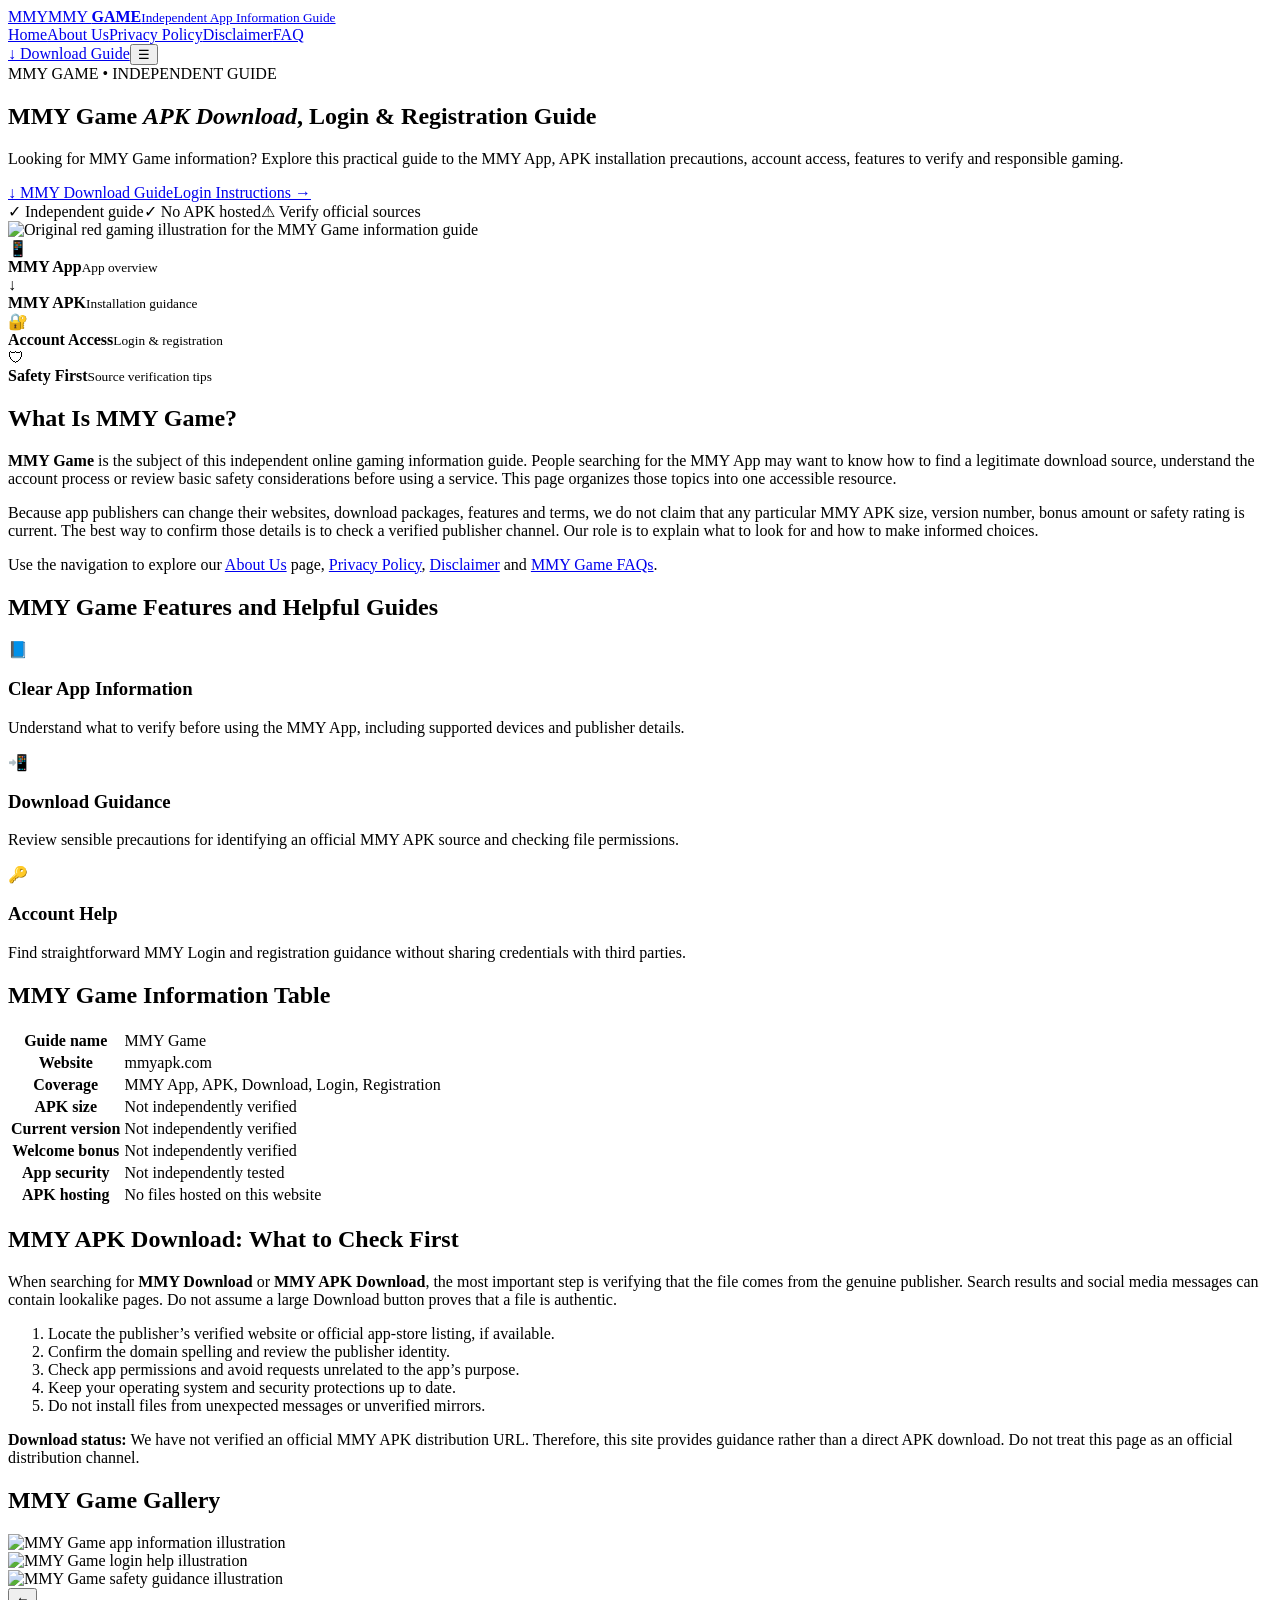
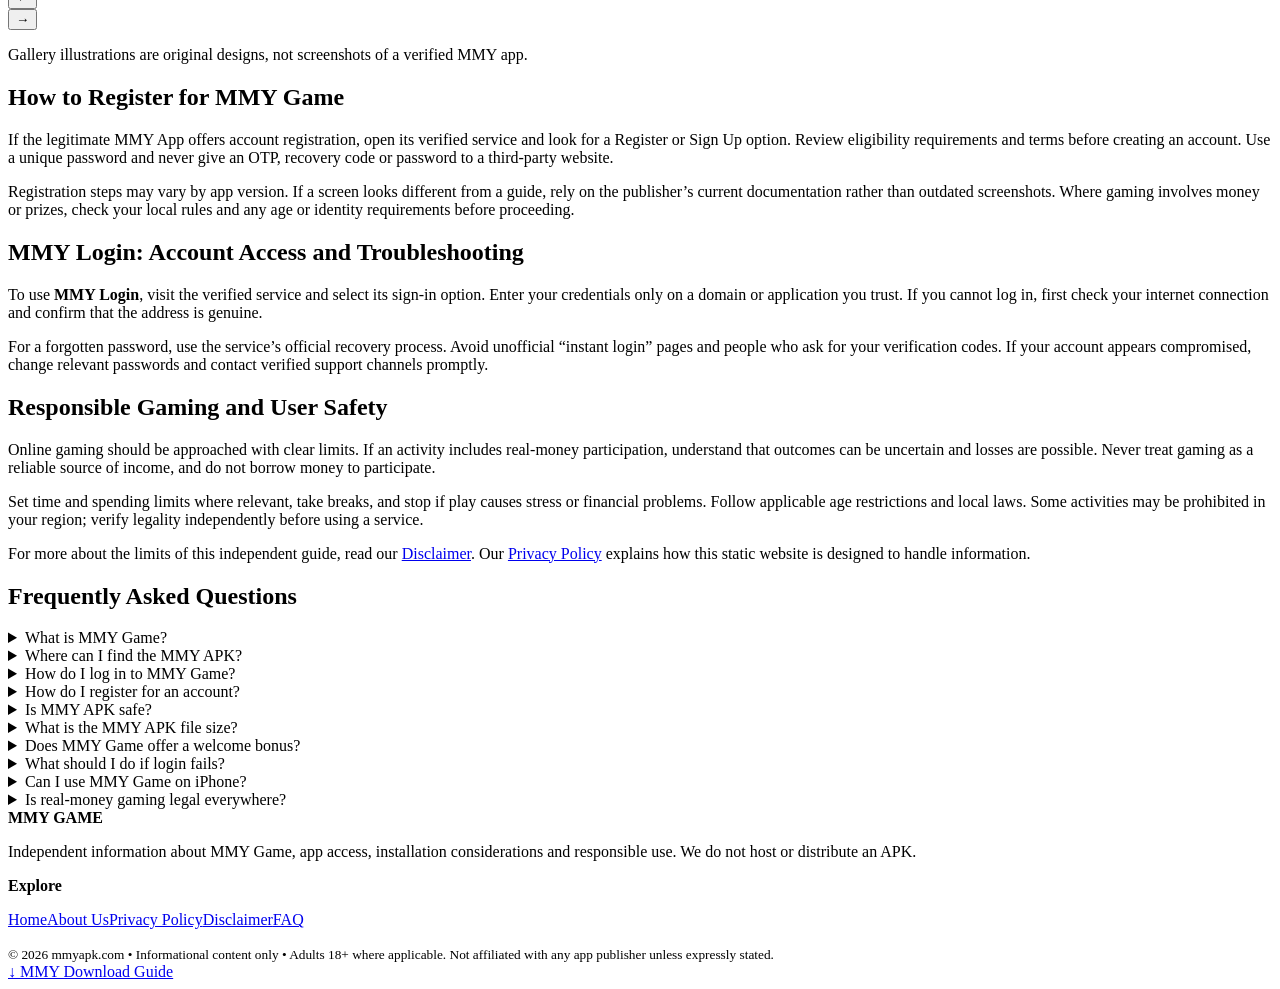
==== index.html @ 2344ce43 "Add files via upload Add MMY Game website HTML files" ====
<!doctype html><html lang="en"><head><meta charset="utf-8"><meta name="viewport" content="width=device-width,initial-scale=1"><meta name="theme-color" content="#dc1726"><title>MMY Game – APK Download, Login &amp; Registration Guide | mmyapk.com</title><meta name="description" content="Explore MMY Game app information, APK download precautions, login and registration guidance, FAQs and responsible gaming tips. Independent guide."><link rel="canonical" href="https://mmyapk.com/"><link rel="stylesheet" href="assets/style.css"><meta property="og:type" content="website"><meta property="og:title" content="MMY Game – APK Download, Login &amp; Registration Guide | mmyapk.com"><meta property="og:description" content="Explore MMY Game app information, APK download precautions, login and registration guidance, FAQs and responsible gaming tips. Independent guide."><meta property="og:url" content="https://mmyapk.com/"></head><body><header class="site-header"><div class="container header-inner"><a class="brand" href="index.html" aria-label="MMY Game homepage"><span class="brand-mark">MMY</span><span>MMY <strong>GAME</strong><small>Independent App Information Guide</small></span></a><nav class="nav" id="site-nav" aria-label="Main navigation"><a href="index.html">Home</a><a href="about.html">About Us</a><a href="privacy-policy.html">Privacy Policy</a><a href="disclaimer.html">Disclaimer</a><a href="faq.html">FAQ</a></nav><a class="btn btn-red header-cta" href="index.html#download">↓ Download Guide</a><button class="menu-btn" type="button" aria-controls="site-nav" aria-expanded="false" aria-label="Toggle navigation">☰</button></div></header><main><section class="hero"><div class="container"><div class="hero-grid"><div><span class="eyebrow">MMY GAME • INDEPENDENT GUIDE</span><h1>MMY Game <em>APK Download</em>, Login &amp; Registration Guide</h1><p class="lead">Looking for MMY Game information? Explore this practical guide to the MMY App, APK installation precautions, account access, features to verify and responsible gaming.</p><div class="hero-actions"><a class="btn btn-red" href="#download">↓ MMY Download Guide</a><a class="btn btn-outline" href="#how-to-login">Login Instructions →</a></div><div class="trust-row"><span>✓ Independent guide</span><span>✓ No APK hosted</span><span>⚠ Verify official sources</span></div></div><img class="hero-art" src="assets/hero.svg" width="900" height="720" alt="Original red gaming illustration for the MMY Game information guide"></div><div class="stats"><div class="stat"><div class="symbol">📱</div><strong>MMY App</strong><small>App overview</small></div><div class="stat"><div class="symbol">↓</div><strong>MMY APK</strong><small>Installation guidance</small></div><div class="stat"><div class="symbol">🔐</div><strong>Account Access</strong><small>Login &amp; registration</small></div><div class="stat"><div class="symbol">🛡</div><strong>Safety First</strong><small>Source verification tips</small></div></div></div></section><section class="section  anchor-target" ><div class="container content"><h2>What Is MMY Game?</h2><p><strong>MMY Game</strong> is the subject of this independent online gaming information guide. People searching for the MMY App may want to know how to find a legitimate download source, understand the account process or review basic safety considerations before using a service. This page organizes those topics into one accessible resource.</p><p>Because app publishers can change their websites, download packages, features and terms, we do not claim that any particular MMY APK size, version number, bonus amount or safety rating is current. The best way to confirm those details is to check a verified publisher channel. Our role is to explain what to look for and how to make informed choices.</p><p>Use the navigation to explore our <a href="about.html">About Us</a> page, <a href="privacy-policy.html">Privacy Policy</a>, <a href="disclaimer.html">Disclaimer</a> and <a href="faq.html">MMY Game FAQs</a>.</p></div></section><section class="section section-alt anchor-target" ><div class="container content"><h2>MMY Game Features and Helpful Guides</h2><div class="feature-grid"><article class="feature"><div class="symbol">📘</div><h3>Clear App Information</h3><p>Understand what to verify before using the MMY App, including supported devices and publisher details.</p></article><article class="feature"><div class="symbol">📲</div><h3>Download Guidance</h3><p>Review sensible precautions for identifying an official MMY APK source and checking file permissions.</p></article><article class="feature"><div class="symbol">🔑</div><h3>Account Help</h3><p>Find straightforward MMY Login and registration guidance without sharing credentials with third parties.</p></article></div></div></section><section class="section  anchor-target" ><div class="container content"><h2>MMY Game Information Table</h2><table class="info-table"><tbody><tr><th scope="row">Guide name</th><td>MMY Game</td></tr><tr><th scope="row">Website</th><td>mmyapk.com</td></tr><tr><th scope="row">Coverage</th><td>MMY App, APK, Download, Login, Registration</td></tr><tr><th scope="row">APK size</th><td>Not independently verified</td></tr><tr><th scope="row">Current version</th><td>Not independently verified</td></tr><tr><th scope="row">Welcome bonus</th><td>Not independently verified</td></tr><tr><th scope="row">App security</th><td>Not independently tested</td></tr><tr><th scope="row">APK hosting</th><td>No files hosted on this website</td></tr></tbody></table></div></section><section class="section section-alt anchor-target" id='download'><div class="container content"><h2>MMY APK Download: What to Check First</h2><p>When searching for <strong>MMY Download</strong> or <strong>MMY APK Download</strong>, the most important step is verifying that the file comes from the genuine publisher. Search results and social media messages can contain lookalike pages. Do not assume a large Download button proves that a file is authentic.</p><ol><li>Locate the publisher’s verified website or official app-store listing, if available.</li><li>Confirm the domain spelling and review the publisher identity.</li><li>Check app permissions and avoid requests unrelated to the app’s purpose.</li><li>Keep your operating system and security protections up to date.</li><li>Do not install files from unexpected messages or unverified mirrors.</li></ol><div class="callout"><strong>Download status:</strong> We have not verified an official MMY APK distribution URL. Therefore, this site provides guidance rather than a direct APK download. Do not treat this page as an official distribution channel.</div></div></section><section class="section  anchor-target" ><div class="container content"><h2>MMY Game Gallery</h2><div class="carousel" data-carousel aria-label="MMY Game informational gallery"><div class="slides"><div class="slide"><img src="assets/slide-1.svg" alt="MMY Game app information illustration" loading="lazy"></div><div class="slide"><img src="assets/slide-2.svg" alt="MMY Game login help illustration" loading="lazy"></div><div class="slide"><img src="assets/slide-3.svg" alt="MMY Game safety guidance illustration" loading="lazy"></div></div><div class="carousel-controls"><button type="button" data-prev aria-label="Previous slide">←</button><div class="dots" aria-hidden="true"></div><button type="button" data-next aria-label="Next slide">→</button></div></div><p class="note">Gallery illustrations are original designs, not screenshots of a verified MMY app.</p></div></section><section class="section  anchor-target" ><div class="container content"><h2>How to Register for MMY Game</h2><p>If the legitimate MMY App offers account registration, open its verified service and look for a Register or Sign Up option. Review eligibility requirements and terms before creating an account. Use a unique password and never give an OTP, recovery code or password to a third-party website.</p><p>Registration steps may vary by app version. If a screen looks different from a guide, rely on the publisher’s current documentation rather than outdated screenshots. Where gaming involves money or prizes, check your local rules and any age or identity requirements before proceeding.</p></div></section><section class="section section-alt anchor-target" id='how-to-login'><div class="container content"><h2>MMY Login: Account Access and Troubleshooting</h2><p>To use <strong>MMY Login</strong>, visit the verified service and select its sign-in option. Enter your credentials only on a domain or application you trust. If you cannot log in, first check your internet connection and confirm that the address is genuine.</p><p>For a forgotten password, use the service’s official recovery process. Avoid unofficial “instant login” pages and people who ask for your verification codes. If your account appears compromised, change relevant passwords and contact verified support channels promptly.</p></div></section><section class="section  anchor-target" ><div class="container content"><h2>Responsible Gaming and User Safety</h2><p>Online gaming should be approached with clear limits. If an activity includes real-money participation, understand that outcomes can be uncertain and losses are possible. Never treat gaming as a reliable source of income, and do not borrow money to participate.</p><p>Set time and spending limits where relevant, take breaks, and stop if play causes stress or financial problems. Follow applicable age restrictions and local laws. Some activities may be prohibited in your region; verify legality independently before using a service.</p><p>For more about the limits of this independent guide, read our <a href="disclaimer.html">Disclaimer</a>. Our <a href="privacy-policy.html">Privacy Policy</a> explains how this static website is designed to handle information.</p></div></section><section class="section section-alt anchor-target" id='faq'><div class="container content"><h2>Frequently Asked Questions</h2><details><summary>What is MMY Game?</summary><p>MMY Game is the app or gaming service discussed in this independent information guide. Check the publisher’s verified materials for current features and availability.</p></details><details><summary>Where can I find the MMY APK?</summary><p>Use a source you can independently verify as official. This website does not host an APK or provide an unverified download link.</p></details><details><summary>How do I log in to MMY Game?</summary><p>Open the verified app or official service, choose Login, and follow its current sign-in instructions. Never share passwords or one-time codes.</p></details><details><summary>How do I register for an account?</summary><p>Use the registration option on the verified service, review its terms and age requirements, and provide only information you are comfortable sharing.</p></details><details><summary>Is MMY APK safe?</summary><p>We have not independently tested any MMY APK. Do not assume an app is safe without verifying the publisher, source, permissions and device security checks.</p></details><details><summary>What is the MMY APK file size?</summary><p>The current file size has not been independently verified for this guide. Consult the official publisher for accurate information.</p></details><details><summary>Does MMY Game offer a welcome bonus?</summary><p>We do not publish unverified bonus amounts or promotions. Refer to the verified service terms for current offers, if any.</p></details><details><summary>What should I do if login fails?</summary><p>Check your connection, confirm you are using the legitimate service, and follow its official account recovery or support process.</p></details><details><summary>Can I use MMY Game on iPhone?</summary><p>iOS availability has not been verified. Check the publisher’s official channels and Apple App Store listing, if one exists.</p></details><details><summary>Is real-money gaming legal everywhere?</summary><p>No. Rules differ by location and can change. Check applicable local laws, age restrictions and the service terms before participating.</p></details></div></section></main><footer class="footer"><div class="container"><div class="footer-grid"><div><strong>MMY GAME</strong><p>Independent information about MMY Game, app access, installation considerations and responsible use. We do not host or distribute an APK.</p></div><div><strong>Explore</strong><p><a href="index.html">Home</a><a href="about.html">About Us</a><a href="privacy-policy.html">Privacy Policy</a><a href="disclaimer.html">Disclaimer</a><a href="faq.html">FAQ</a></p></div></div><div class="footer-bottom"><small>© 2026 mmyapk.com • Informational content only • Adults 18+ where applicable. Not affiliated with any app publisher unless expressly stated.</small></div></div></footer><div class="sticky-mobile"><a class="btn btn-red" href="index.html#download">↓ MMY Download Guide</a></div><script src="assets/script.js" defer></script></body></html>
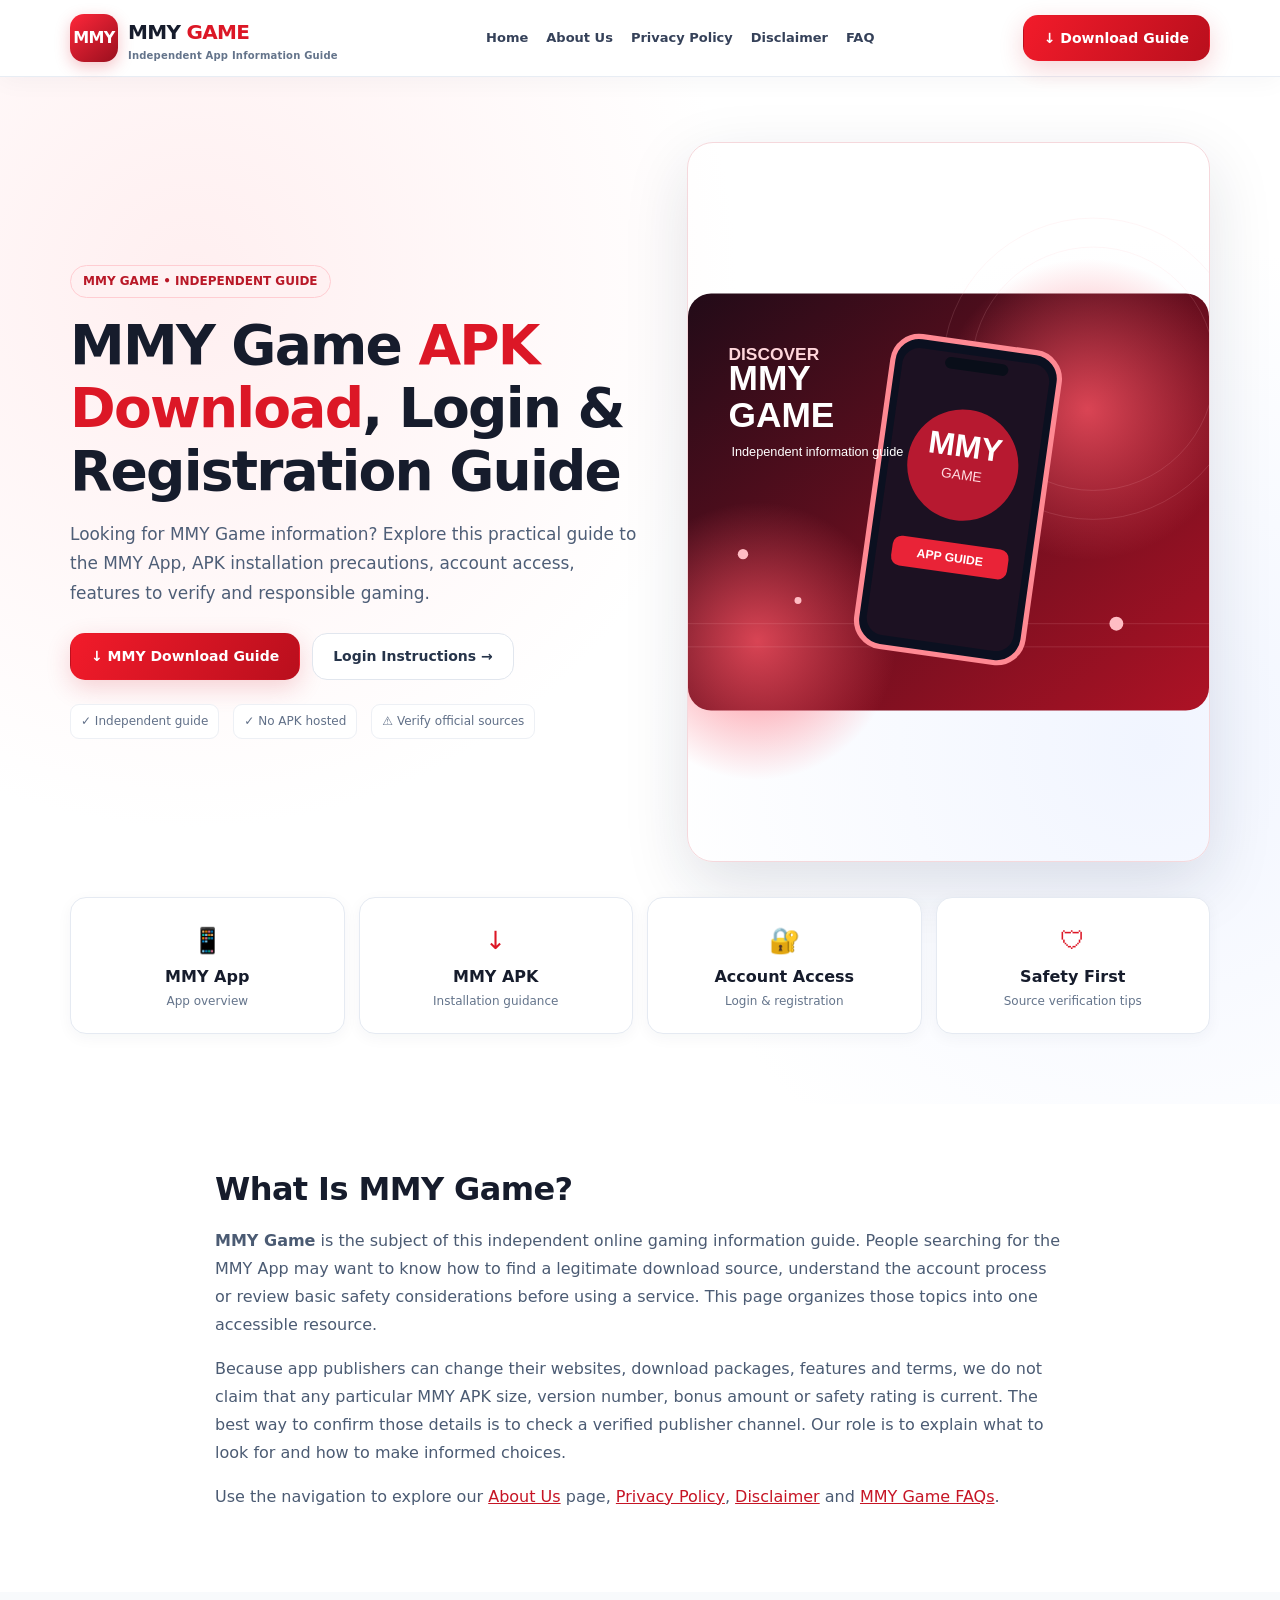
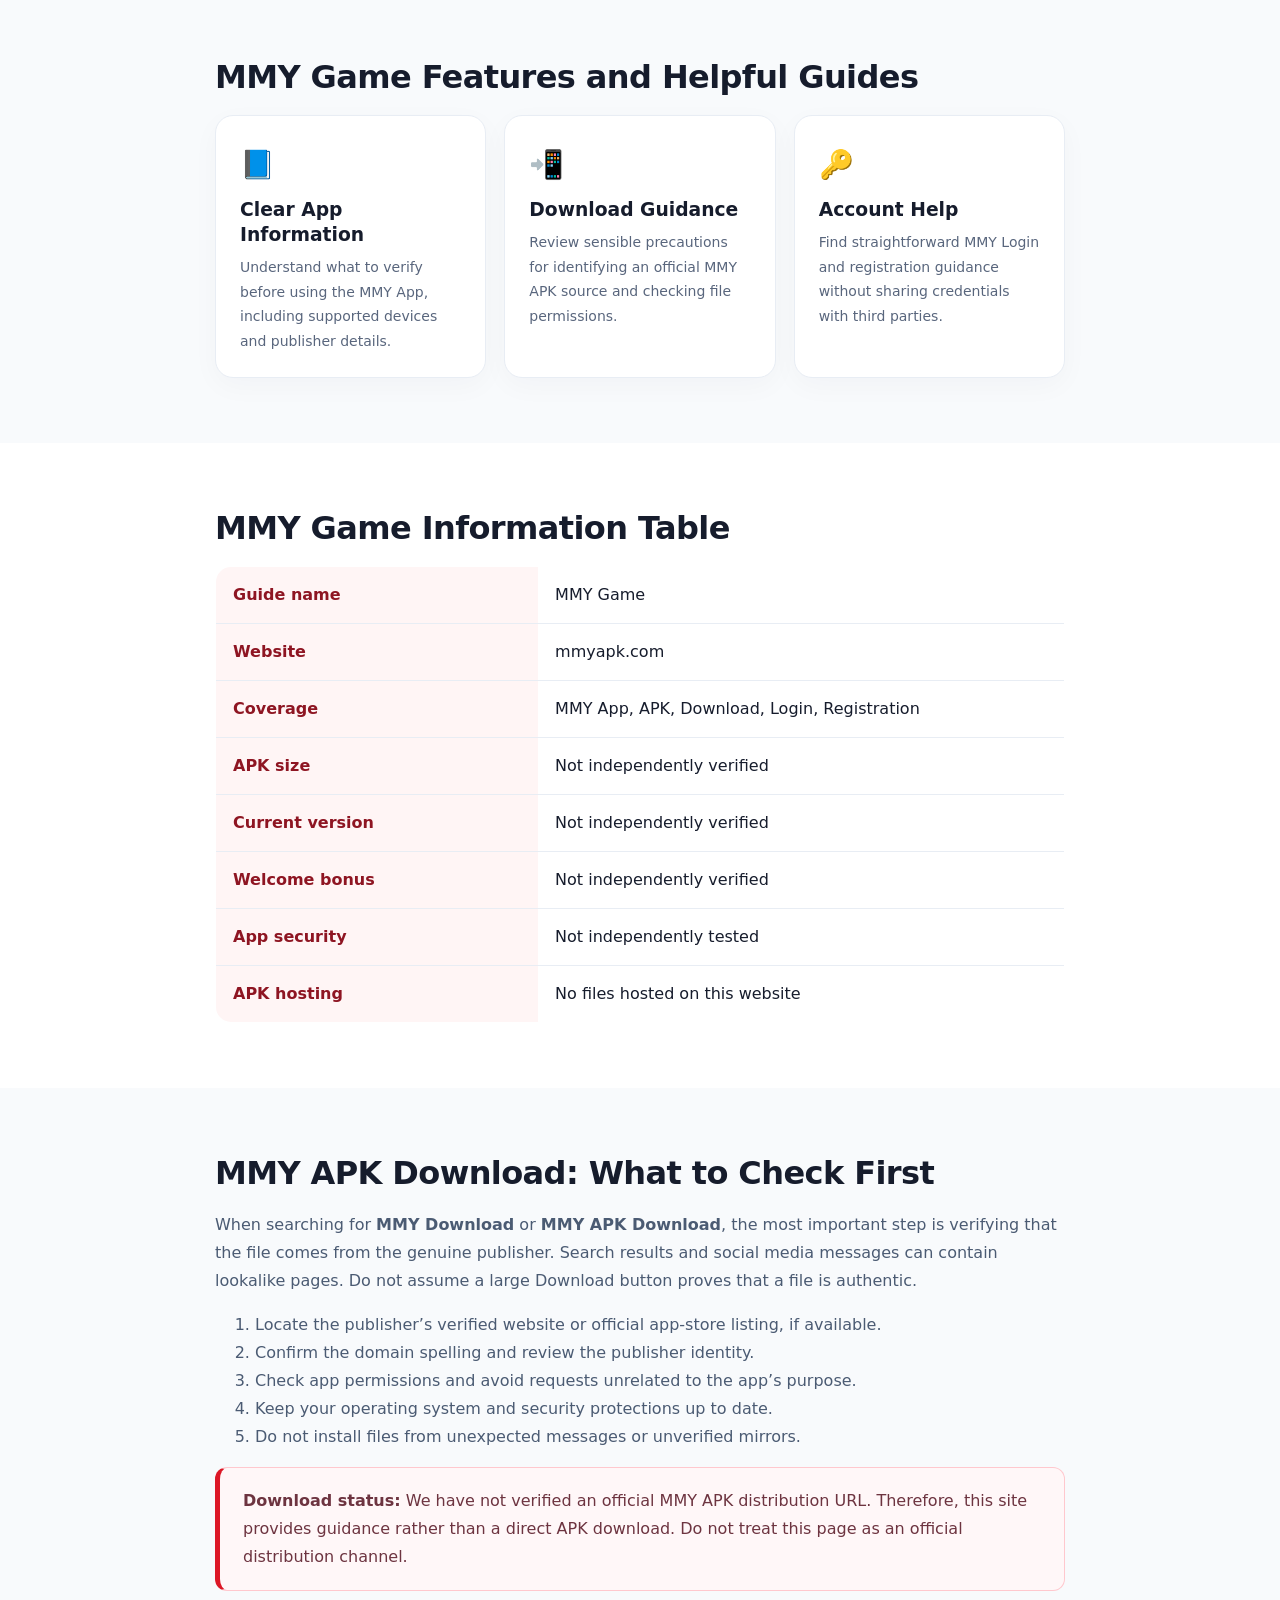
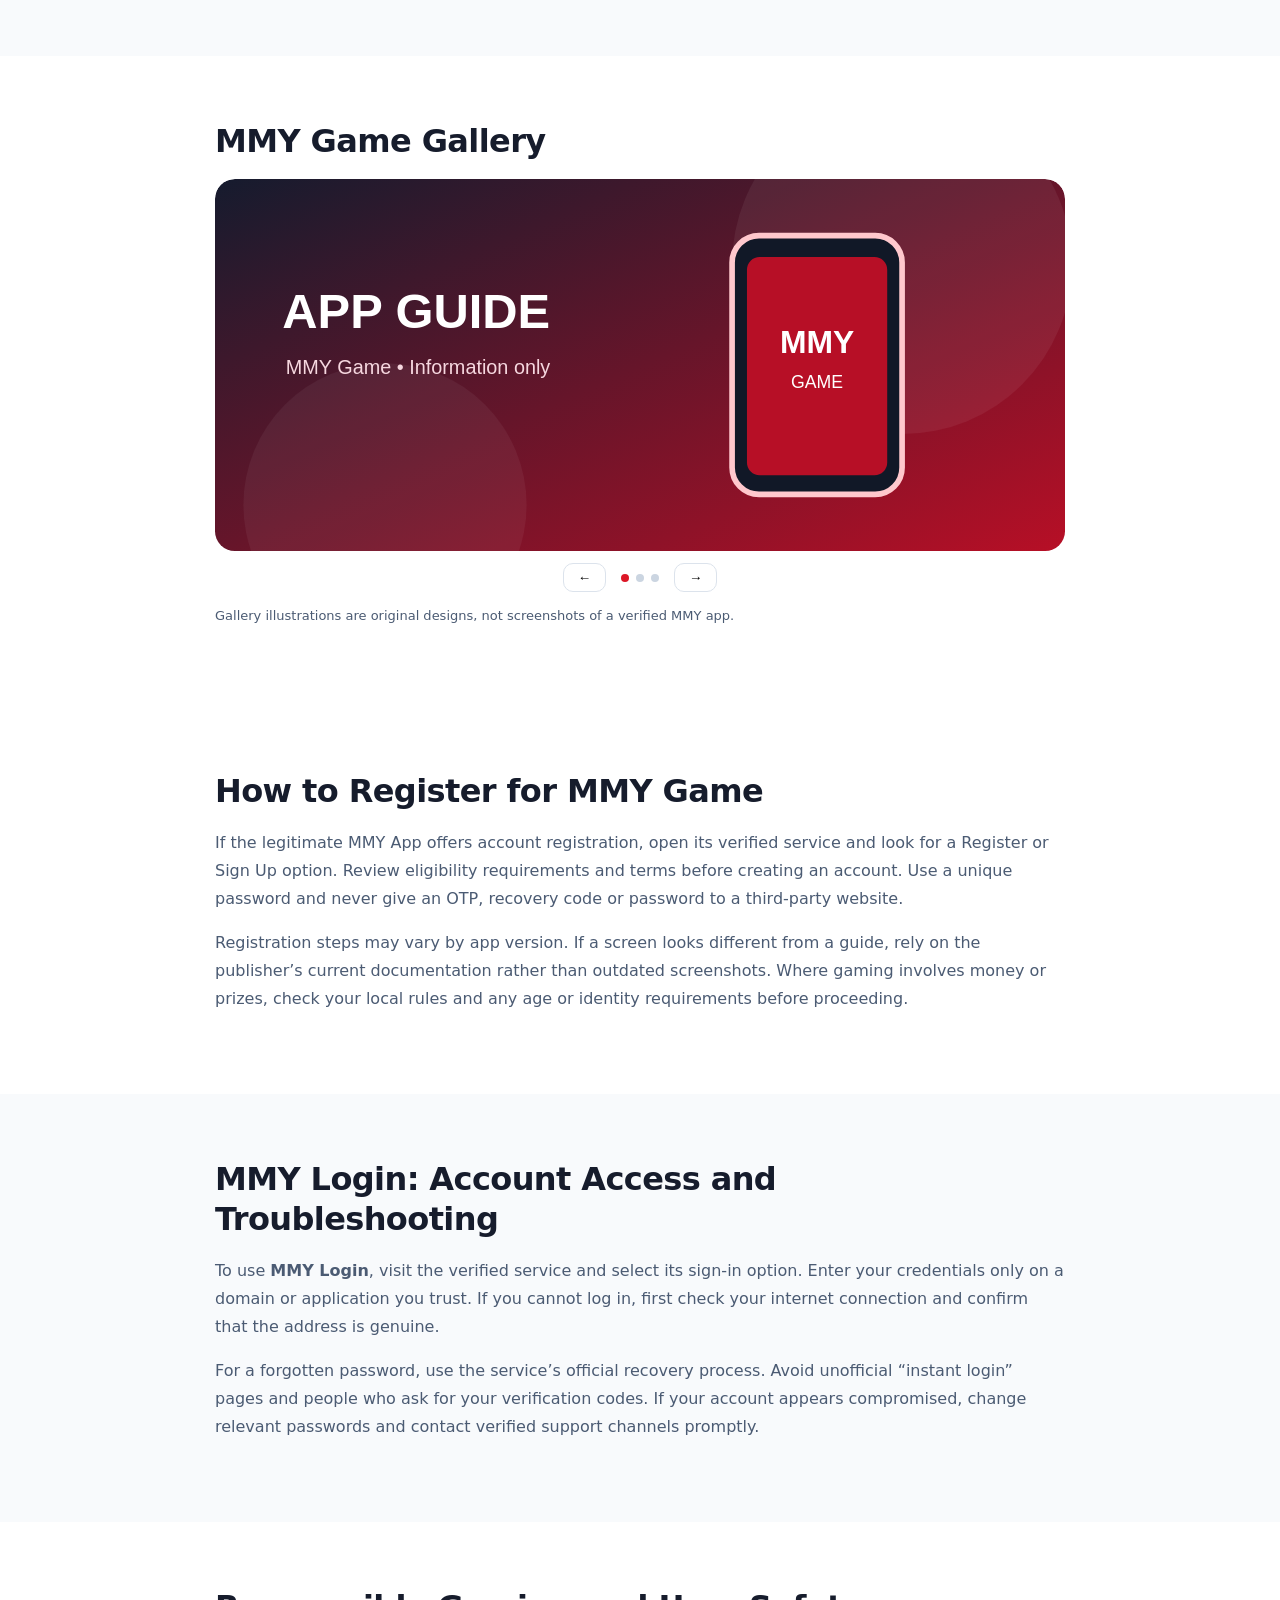
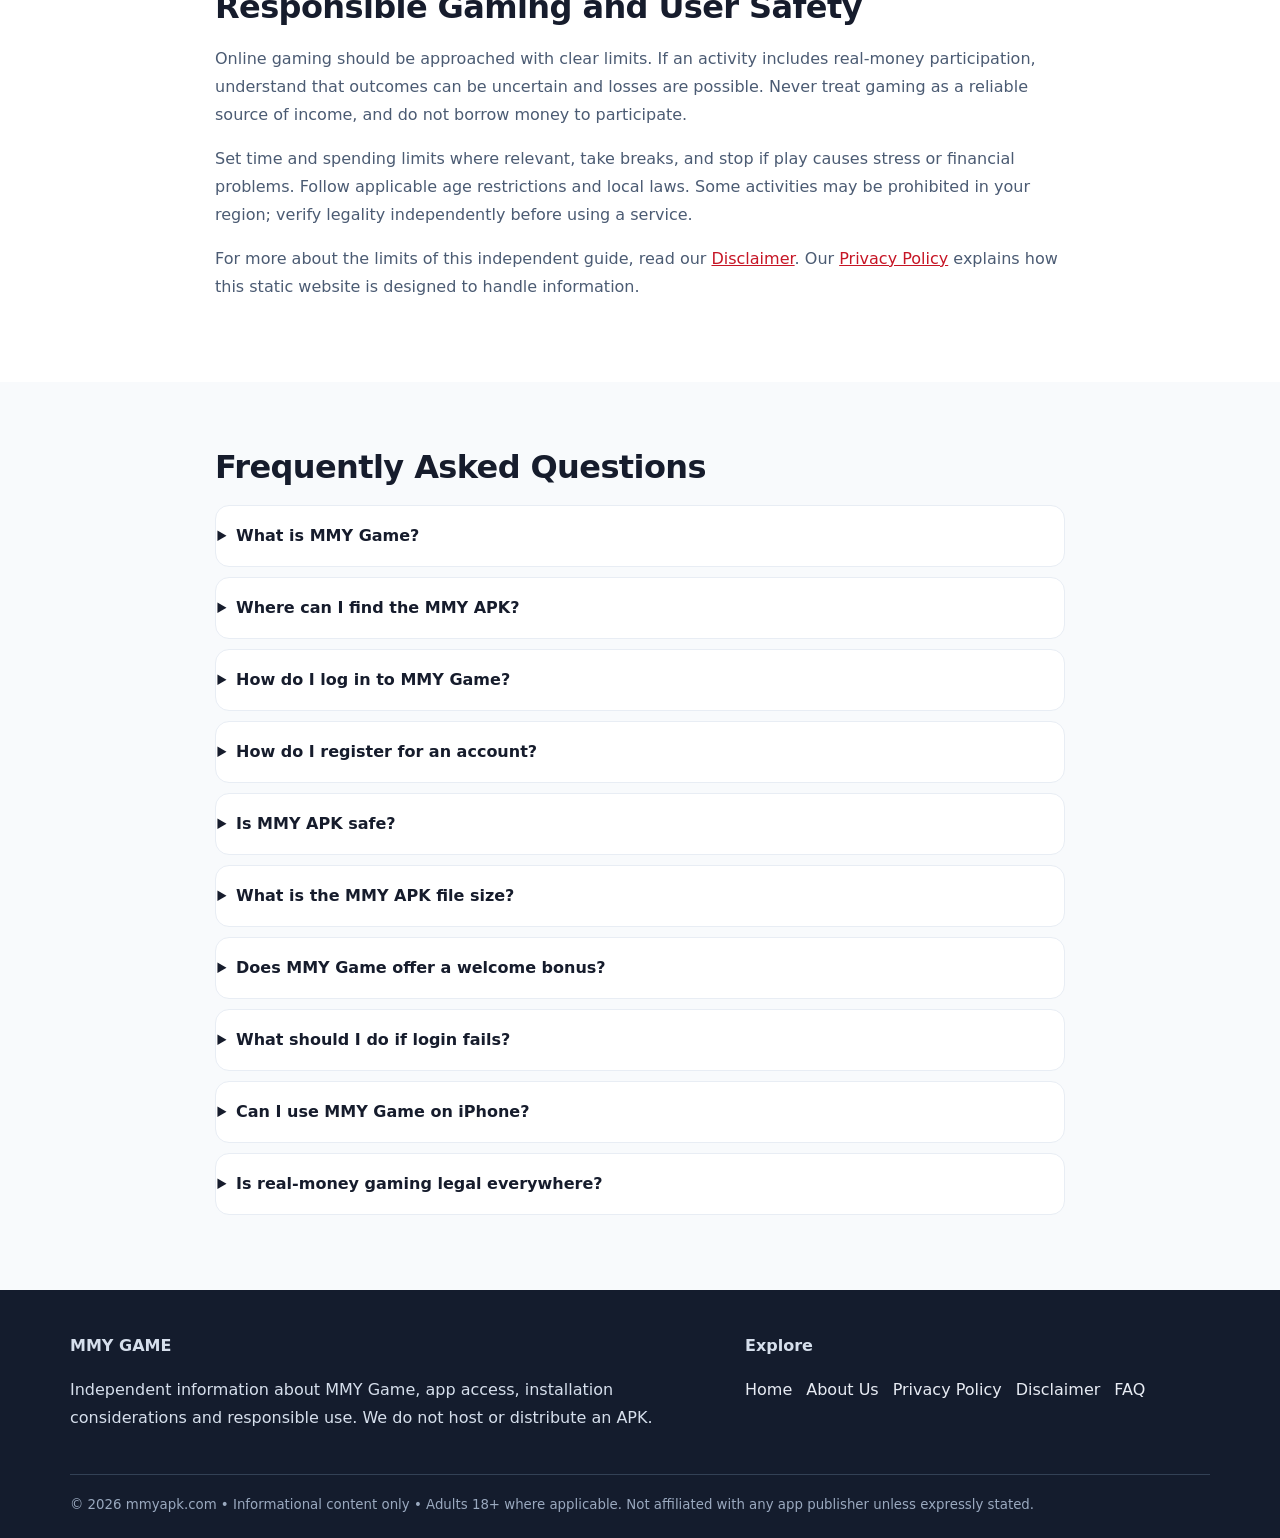
==== commit d3a85821: "Fix HTML structure and update stylesheet link Updated the HTML structure and corrected file referenc" ====
--- a/index.html
+++ b/index.html
@@ -1 +1 @@
-<!doctype html><html lang="en"><head><meta charset="utf-8"><meta name="viewport" content="width=device-width,initial-scale=1"><meta name="theme-color" content="#dc1726"><title>MMY Game – APK Download, Login &amp; Registration Guide | mmyapk.com</title><meta name="description" content="Explore MMY Game app information, APK download precautions, login and registration guidance, FAQs and responsible gaming tips. Independent guide."><link rel="canonical" href="https://mmyapk.com/"><link rel="stylesheet" href="assets/style.css"><meta property="og:type" content="website"><meta property="og:title" content="MMY Game – APK Download, Login &amp; Registration Guide | mmyapk.com"><meta property="og:description" content="Explore MMY Game app information, APK download precautions, login and registration guidance, FAQs and responsible gaming tips. Independent guide."><meta property="og:url" content="https://mmyapk.com/"></head><body><header class="site-header"><div class="container header-inner"><a class="brand" href="index.html" aria-label="MMY Game homepage"><span class="brand-mark">MMY</span><span>MMY <strong>GAME</strong><small>Independent App Information Guide</small></span></a><nav class="nav" id="site-nav" aria-label="Main navigation"><a href="index.html">Home</a><a href="about.html">About Us</a><a href="privacy-policy.html">Privacy Policy</a><a href="disclaimer.html">Disclaimer</a><a href="faq.html">FAQ</a></nav><a class="btn btn-red header-cta" href="index.html#download">↓ Download Guide</a><button class="menu-btn" type="button" aria-controls="site-nav" aria-expanded="false" aria-label="Toggle navigation">☰</button></div></header><main><section class="hero"><div class="container"><div class="hero-grid"><div><span class="eyebrow">MMY GAME • INDEPENDENT GUIDE</span><h1>MMY Game <em>APK Download</em>, Login &amp; Registration Guide</h1><p class="lead">Looking for MMY Game information? Explore this practical guide to the MMY App, APK installation precautions, account access, features to verify and responsible gaming.</p><div class="hero-actions"><a class="btn btn-red" href="#download">↓ MMY Download Guide</a><a class="btn btn-outline" href="#how-to-login">Login Instructions →</a></div><div class="trust-row"><span>✓ Independent guide</span><span>✓ No APK hosted</span><span>⚠ Verify official sources</span></div></div><img class="hero-art" src="assets/hero.svg" width="900" height="720" alt="Original red gaming illustration for the MMY Game information guide"></div><div class="stats"><div class="stat"><div class="symbol">📱</div><strong>MMY App</strong><small>App overview</small></div><div class="stat"><div class="symbol">↓</div><strong>MMY APK</strong><small>Installation guidance</small></div><div class="stat"><div class="symbol">🔐</div><strong>Account Access</strong><small>Login &amp; registration</small></div><div class="stat"><div class="symbol">🛡</div><strong>Safety First</strong><small>Source verification tips</small></div></div></div></section><section class="section  anchor-target" ><div class="container content"><h2>What Is MMY Game?</h2><p><strong>MMY Game</strong> is the subject of this independent online gaming information guide. People searching for the MMY App may want to know how to find a legitimate download source, understand the account process or review basic safety considerations before using a service. This page organizes those topics into one accessible resource.</p><p>Because app publishers can change their websites, download packages, features and terms, we do not claim that any particular MMY APK size, version number, bonus amount or safety rating is current. The best way to confirm those details is to check a verified publisher channel. Our role is to explain what to look for and how to make informed choices.</p><p>Use the navigation to explore our <a href="about.html">About Us</a> page, <a href="privacy-policy.html">Privacy Policy</a>, <a href="disclaimer.html">Disclaimer</a> and <a href="faq.html">MMY Game FAQs</a>.</p></div></section><section class="section section-alt anchor-target" ><div class="container content"><h2>MMY Game Features and Helpful Guides</h2><div class="feature-grid"><article class="feature"><div class="symbol">📘</div><h3>Clear App Information</h3><p>Understand what to verify before using the MMY App, including supported devices and publisher details.</p></article><article class="feature"><div class="symbol">📲</div><h3>Download Guidance</h3><p>Review sensible precautions for identifying an official MMY APK source and checking file permissions.</p></article><article class="feature"><div class="symbol">🔑</div><h3>Account Help</h3><p>Find straightforward MMY Login and registration guidance without sharing credentials with third parties.</p></article></div></div></section><section class="section  anchor-target" ><div class="container content"><h2>MMY Game Information Table</h2><table class="info-table"><tbody><tr><th scope="row">Guide name</th><td>MMY Game</td></tr><tr><th scope="row">Website</th><td>mmyapk.com</td></tr><tr><th scope="row">Coverage</th><td>MMY App, APK, Download, Login, Registration</td></tr><tr><th scope="row">APK size</th><td>Not independently verified</td></tr><tr><th scope="row">Current version</th><td>Not independently verified</td></tr><tr><th scope="row">Welcome bonus</th><td>Not independently verified</td></tr><tr><th scope="row">App security</th><td>Not independently tested</td></tr><tr><th scope="row">APK hosting</th><td>No files hosted on this website</td></tr></tbody></table></div></section><section class="section section-alt anchor-target" id='download'><div class="container content"><h2>MMY APK Download: What to Check First</h2><p>When searching for <strong>MMY Download</strong> or <strong>MMY APK Download</strong>, the most important step is verifying that the file comes from the genuine publisher. Search results and social media messages can contain lookalike pages. Do not assume a large Download button proves that a file is authentic.</p><ol><li>Locate the publisher’s verified website or official app-store listing, if available.</li><li>Confirm the domain spelling and review the publisher identity.</li><li>Check app permissions and avoid requests unrelated to the app’s purpose.</li><li>Keep your operating system and security protections up to date.</li><li>Do not install files from unexpected messages or unverified mirrors.</li></ol><div class="callout"><strong>Download status:</strong> We have not verified an official MMY APK distribution URL. Therefore, this site provides guidance rather than a direct APK download. Do not treat this page as an official distribution channel.</div></div></section><section class="section  anchor-target" ><div class="container content"><h2>MMY Game Gallery</h2><div class="carousel" data-carousel aria-label="MMY Game informational gallery"><div class="slides"><div class="slide"><img src="assets/slide-1.svg" alt="MMY Game app information illustration" loading="lazy"></div><div class="slide"><img src="assets/slide-2.svg" alt="MMY Game login help illustration" loading="lazy"></div><div class="slide"><img src="assets/slide-3.svg" alt="MMY Game safety guidance illustration" loading="lazy"></div></div><div class="carousel-controls"><button type="button" data-prev aria-label="Previous slide">←</button><div class="dots" aria-hidden="true"></div><button type="button" data-next aria-label="Next slide">→</button></div></div><p class="note">Gallery illustrations are original designs, not screenshots of a verified MMY app.</p></div></section><section class="section  anchor-target" ><div class="container content"><h2>How to Register for MMY Game</h2><p>If the legitimate MMY App offers account registration, open its verified service and look for a Register or Sign Up option. Review eligibility requirements and terms before creating an account. Use a unique password and never give an OTP, recovery code or password to a third-party website.</p><p>Registration steps may vary by app version. If a screen looks different from a guide, rely on the publisher’s current documentation rather than outdated screenshots. Where gaming involves money or prizes, check your local rules and any age or identity requirements before proceeding.</p></div></section><section class="section section-alt anchor-target" id='how-to-login'><div class="container content"><h2>MMY Login: Account Access and Troubleshooting</h2><p>To use <strong>MMY Login</strong>, visit the verified service and select its sign-in option. Enter your credentials only on a domain or application you trust. If you cannot log in, first check your internet connection and confirm that the address is genuine.</p><p>For a forgotten password, use the service’s official recovery process. Avoid unofficial “instant login” pages and people who ask for your verification codes. If your account appears compromised, change relevant passwords and contact verified support channels promptly.</p></div></section><section class="section  anchor-target" ><div class="container content"><h2>Responsible Gaming and User Safety</h2><p>Online gaming should be approached with clear limits. If an activity includes real-money participation, understand that outcomes can be uncertain and losses are possible. Never treat gaming as a reliable source of income, and do not borrow money to participate.</p><p>Set time and spending limits where relevant, take breaks, and stop if play causes stress or financial problems. Follow applicable age restrictions and local laws. Some activities may be prohibited in your region; verify legality independently before using a service.</p><p>For more about the limits of this independent guide, read our <a href="disclaimer.html">Disclaimer</a>. Our <a href="privacy-policy.html">Privacy Policy</a> explains how this static website is designed to handle information.</p></div></section><section class="section section-alt anchor-target" id='faq'><div class="container content"><h2>Frequently Asked Questions</h2><details><summary>What is MMY Game?</summary><p>MMY Game is the app or gaming service discussed in this independent information guide. Check the publisher’s verified materials for current features and availability.</p></details><details><summary>Where can I find the MMY APK?</summary><p>Use a source you can independently verify as official. This website does not host an APK or provide an unverified download link.</p></details><details><summary>How do I log in to MMY Game?</summary><p>Open the verified app or official service, choose Login, and follow its current sign-in instructions. Never share passwords or one-time codes.</p></details><details><summary>How do I register for an account?</summary><p>Use the registration option on the verified service, review its terms and age requirements, and provide only information you are comfortable sharing.</p></details><details><summary>Is MMY APK safe?</summary><p>We have not independently tested any MMY APK. Do not assume an app is safe without verifying the publisher, source, permissions and device security checks.</p></details><details><summary>What is the MMY APK file size?</summary><p>The current file size has not been independently verified for this guide. Consult the official publisher for accurate information.</p></details><details><summary>Does MMY Game offer a welcome bonus?</summary><p>We do not publish unverified bonus amounts or promotions. Refer to the verified service terms for current offers, if any.</p></details><details><summary>What should I do if login fails?</summary><p>Check your connection, confirm you are using the legitimate service, and follow its official account recovery or support process.</p></details><details><summary>Can I use MMY Game on iPhone?</summary><p>iOS availability has not been verified. Check the publisher’s official channels and Apple App Store listing, if one exists.</p></details><details><summary>Is real-money gaming legal everywhere?</summary><p>No. Rules differ by location and can change. Check applicable local laws, age restrictions and the service terms before participating.</p></details></div></section></main><footer class="footer"><div class="container"><div class="footer-grid"><div><strong>MMY GAME</strong><p>Independent information about MMY Game, app access, installation considerations and responsible use. We do not host or distribute an APK.</p></div><div><strong>Explore</strong><p><a href="index.html">Home</a><a href="about.html">About Us</a><a href="privacy-policy.html">Privacy Policy</a><a href="disclaimer.html">Disclaimer</a><a href="faq.html">FAQ</a></p></div></div><div class="footer-bottom"><small>© 2026 mmyapk.com • Informational content only • Adults 18+ where applicable. Not affiliated with any app publisher unless expressly stated.</small></div></div></footer><div class="sticky-mobile"><a class="btn btn-red" href="index.html#download">↓ MMY Download Guide</a></div><script src="assets/script.js" defer></script></body></html>+<!doctype html><html lang="en"><head><meta charset="utf-8"><meta name="viewport" content="width=device-width,initial-scale=1"><meta name="theme-color" content="#dc1726"><title>MMY Game – APK Download, Login &amp; Registration Guide | mmyapk.com</title><meta name="description" content="Explore MMY Game app information, APK download precautions, login and registration guidance, FAQs and responsible gaming tips. Independent guide."><link rel="canonical" href="https://mmyapk.com/"><link rel="stylesheet" href="style.css"><meta property="og:type" content="website"><meta property="og:title" content="MMY Game – APK Download, Login &amp; Registration Guide | mmyapk.com"><meta property="og:description" content="Explore MMY Game app information, APK download precautions, login and registration guidance, FAQs and responsible gaming tips. Independent guide."><meta property="og:url" content="https://mmyapk.com/"></head><body><header class="site-header"><div class="container header-inner"><a class="brand" href="index.html" aria-label="MMY Game homepage"><span class="brand-mark">MMY</span><span>MMY <strong>GAME</strong><small>Independent App Information Guide</small></span></a><nav class="nav" id="site-nav" aria-label="Main navigation"><a href="index.html">Home</a><a href="about.html">About Us</a><a href="privacy-policy.html">Privacy Policy</a><a href="disclaimer.html">Disclaimer</a><a href="faq.html">FAQ</a></nav><a class="btn btn-red header-cta" href="index.html#download">↓ Download Guide</a><button class="menu-btn" type="button" aria-controls="site-nav" aria-expanded="false" aria-label="Toggle navigation">☰</button></div></header><main><section class="hero"><div class="container"><div class="hero-grid"><div><span class="eyebrow">MMY GAME • INDEPENDENT GUIDE</span><h1>MMY Game <em>APK Download</em>, Login &amp; Registration Guide</h1><p class="lead">Looking for MMY Game information? Explore this practical guide to the MMY App, APK installation precautions, account access, features to verify and responsible gaming.</p><div class="hero-actions"><a class="btn btn-red" href="#download">↓ MMY Download Guide</a><a class="btn btn-outline" href="#how-to-login">Login Instructions →</a></div><div class="trust-row"><span>✓ Independent guide</span><span>✓ No APK hosted</span><span>⚠ Verify official sources</span></div></div><img class="hero-art" src="hero.svg" width="900" height="720" alt="Original red gaming illustration for the MMY Game information guide"></div><div class="stats"><div class="stat"><div class="symbol">📱</div><strong>MMY App</strong><small>App overview</small></div><div class="stat"><div class="symbol">↓</div><strong>MMY APK</strong><small>Installation guidance</small></div><div class="stat"><div class="symbol">🔐</div><strong>Account Access</strong><small>Login &amp; registration</small></div><div class="stat"><div class="symbol">🛡</div><strong>Safety First</strong><small>Source verification tips</small></div></div></div></section><section class="section  anchor-target" ><div class="container content"><h2>What Is MMY Game?</h2><p><strong>MMY Game</strong> is the subject of this independent online gaming information guide. People searching for the MMY App may want to know how to find a legitimate download source, understand the account process or review basic safety considerations before using a service. This page organizes those topics into one accessible resource.</p><p>Because app publishers can change their websites, download packages, features and terms, we do not claim that any particular MMY APK size, version number, bonus amount or safety rating is current. The best way to confirm those details is to check a verified publisher channel. Our role is to explain what to look for and how to make informed choices.</p><p>Use the navigation to explore our <a href="about.html">About Us</a> page, <a href="privacy-policy.html">Privacy Policy</a>, <a href="disclaimer.html">Disclaimer</a> and <a href="faq.html">MMY Game FAQs</a>.</p></div></section><section class="section section-alt anchor-target" ><div class="container content"><h2>MMY Game Features and Helpful Guides</h2><div class="feature-grid"><article class="feature"><div class="symbol">📘</div><h3>Clear App Information</h3><p>Understand what to verify before using the MMY App, including supported devices and publisher details.</p></article><article class="feature"><div class="symbol">📲</div><h3>Download Guidance</h3><p>Review sensible precautions for identifying an official MMY APK source and checking file permissions.</p></article><article class="feature"><div class="symbol">🔑</div><h3>Account Help</h3><p>Find straightforward MMY Login and registration guidance without sharing credentials with third parties.</p></article></div></div></section><section class="section  anchor-target" ><div class="container content"><h2>MMY Game Information Table</h2><table class="info-table"><tbody><tr><th scope="row">Guide name</th><td>MMY Game</td></tr><tr><th scope="row">Website</th><td>mmyapk.com</td></tr><tr><th scope="row">Coverage</th><td>MMY App, APK, Download, Login, Registration</td></tr><tr><th scope="row">APK size</th><td>Not independently verified</td></tr><tr><th scope="row">Current version</th><td>Not independently verified</td></tr><tr><th scope="row">Welcome bonus</th><td>Not independently verified</td></tr><tr><th scope="row">App security</th><td>Not independently tested</td></tr><tr><th scope="row">APK hosting</th><td>No files hosted on this website</td></tr></tbody></table></div></section><section class="section section-alt anchor-target" id='download'><div class="container content"><h2>MMY APK Download: What to Check First</h2><p>When searching for <strong>MMY Download</strong> or <strong>MMY APK Download</strong>, the most important step is verifying that the file comes from the genuine publisher. Search results and social media messages can contain lookalike pages. Do not assume a large Download button proves that a file is authentic.</p><ol><li>Locate the publisher’s verified website or official app-store listing, if available.</li><li>Confirm the domain spelling and review the publisher identity.</li><li>Check app permissions and avoid requests unrelated to the app’s purpose.</li><li>Keep your operating system and security protections up to date.</li><li>Do not install files from unexpected messages or unverified mirrors.</li></ol><div class="callout"><strong>Download status:</strong> We have not verified an official MMY APK distribution URL. Therefore, this site provides guidance rather than a direct APK download. Do not treat this page as an official distribution channel.</div></div></section><section class="section  anchor-target" ><div class="container content"><h2>MMY Game Gallery</h2><div class="carousel" data-carousel aria-label="MMY Game informational gallery"><div class="slides"><div class="slide"><img src="slide-1.svg" alt="MMY Game app information illustration" loading="lazy"></div><div class="slide"><img src="slide-2.svg" alt="MMY Game login help illustration" loading="lazy"></div><div class="slide"><img src="slide-3.svg" alt="MMY Game safety guidance illustration" loading="lazy"></div></div><div class="carousel-controls"><button type="button" data-prev aria-label="Previous slide">←</button><div class="dots" aria-hidden="true"></div><button type="button" data-next aria-label="Next slide">→</button></div></div><p class="note">Gallery illustrations are original designs, not screenshots of a verified MMY app.</p></div></section><section class="section  anchor-target" ><div class="container content"><h2>How to Register for MMY Game</h2><p>If the legitimate MMY App offers account registration, open its verified service and look for a Register or Sign Up option. Review eligibility requirements and terms before creating an account. Use a unique password and never give an OTP, recovery code or password to a third-party website.</p><p>Registration steps may vary by app version. If a screen looks different from a guide, rely on the publisher’s current documentation rather than outdated screenshots. Where gaming involves money or prizes, check your local rules and any age or identity requirements before proceeding.</p></div></section><section class="section section-alt anchor-target" id='how-to-login'><div class="container content"><h2>MMY Login: Account Access and Troubleshooting</h2><p>To use <strong>MMY Login</strong>, visit the verified service and select its sign-in option. Enter your credentials only on a domain or application you trust. If you cannot log in, first check your internet connection and confirm that the address is genuine.</p><p>For a forgotten password, use the service’s official recovery process. Avoid unofficial “instant login” pages and people who ask for your verification codes. If your account appears compromised, change relevant passwords and contact verified support channels promptly.</p></div></section><section class="section  anchor-target" ><div class="container content"><h2>Responsible Gaming and User Safety</h2><p>Online gaming should be approached with clear limits. If an activity includes real-money participation, understand that outcomes can be uncertain and losses are possible. Never treat gaming as a reliable source of income, and do not borrow money to participate.</p><p>Set time and spending limits where relevant, take breaks, and stop if play causes stress or financial problems. Follow applicable age restrictions and local laws. Some activities may be prohibited in your region; verify legality independently before using a service.</p><p>For more about the limits of this independent guide, read our <a href="disclaimer.html">Disclaimer</a>. Our <a href="privacy-policy.html">Privacy Policy</a> explains how this static website is designed to handle information.</p></div></section><section class="section section-alt anchor-target" id='faq'><div class="container content"><h2>Frequently Asked Questions</h2><details><summary>What is MMY Game?</summary><p>MMY Game is the app or gaming service discussed in this independent information guide. Check the publisher’s verified materials for current features and availability.</p></details><details><summary>Where can I find the MMY APK?</summary><p>Use a source you can independently verify as official. This website does not host an APK or provide an unverified download link.</p></details><details><summary>How do I log in to MMY Game?</summary><p>Open the verified app or official service, choose Login, and follow its current sign-in instructions. Never share passwords or one-time codes.</p></details><details><summary>How do I register for an account?</summary><p>Use the registration option on the verified service, review its terms and age requirements, and provide only information you are comfortable sharing.</p></details><details><summary>Is MMY APK safe?</summary><p>We have not independently tested any MMY APK. Do not assume an app is safe without verifying the publisher, source, permissions and device security checks.</p></details><details><summary>What is the MMY APK file size?</summary><p>The current file size has not been independently verified for this guide. Consult the official publisher for accurate information.</p></details><details><summary>Does MMY Game offer a welcome bonus?</summary><p>We do not publish unverified bonus amounts or promotions. Refer to the verified service terms for current offers, if any.</p></details><details><summary>What should I do if login fails?</summary><p>Check your connection, confirm you are using the legitimate service, and follow its official account recovery or support process.</p></details><details><summary>Can I use MMY Game on iPhone?</summary><p>iOS availability has not been verified. Check the publisher’s official channels and Apple App Store listing, if one exists.</p></details><details><summary>Is real-money gaming legal everywhere?</summary><p>No. Rules differ by location and can change. Check applicable local laws, age restrictions and the service terms before participating.</p></details></div></section></main><footer class="footer"><div class="container"><div class="footer-grid"><div><strong>MMY GAME</strong><p>Independent information about MMY Game, app access, installation considerations and responsible use. We do not host or distribute an APK.</p></div><div><strong>Explore</strong><p><a href="index.html">Home</a><a href="about.html">About Us</a><a href="privacy-policy.html">Privacy Policy</a><a href="disclaimer.html">Disclaimer</a><a href="faq.html">FAQ</a></p></div></div><div class="footer-bottom"><small>© 2026 mmyapk.com • Informational content only • Adults 18+ where applicable. Not affiliated with any app publisher unless expressly stated.</small></div></div></footer><div class="sticky-mobile"><a class="btn btn-red" href="index.html#download">↓ MMY Download Guide</a></div><script src="script.js" defer></script></body></html>
--- a/style.css
+++ b/style.css
@@ -0,0 +1,2 @@
+
+:root{--red:#dc1726;--dark:#161c2c;--muted:#59667d;--line:#e8edf4;--bg:#f8fafc}*{box-sizing:border-box}html{scroll-behavior:smooth}body{margin:0;font-family:Inter,system-ui,-apple-system,Segoe UI,Arial,sans-serif;color:var(--dark);background:#fff;line-height:1.75}a{color:#c61525}a:focus-visible,button:focus-visible{outline:3px solid #f9a825;outline-offset:3px}.container{width:min(1140px,calc(100% - 32px));margin:auto}.site-header{position:sticky;top:0;z-index:100;background:#ffffffed;backdrop-filter:blur(14px);border-bottom:1px solid var(--line);box-shadow:0 4px 24px #19253b0a}.header-inner{min-height:76px;display:flex;align-items:center;justify-content:space-between;gap:15px}.brand{display:flex;align-items:center;gap:10px;text-decoration:none;color:var(--dark);font-weight:900;font-size:1.25rem;letter-spacing:-.7px}.brand-mark{display:grid;place-items:center;background:linear-gradient(140deg,#ff273a,#990f1e);color:white;border-radius:14px;width:48px;height:48px;box-shadow:0 5px 15px #d6172940;font-size:16px}.brand span strong{color:var(--red)}.brand small{display:block;font-size:10px;letter-spacing:.2px;font-weight:600;color:#64748b;line-height:1.2}.nav{display:flex;gap:18px;align-items:center}.nav a{text-decoration:none;font-weight:700;font-size:13px;color:#354159}.nav a:hover{color:var(--red)}.menu-btn{display:none;border:1px solid var(--line);background:#f5f7fb;border-radius:12px;padding:10px 13px;font-size:20px;cursor:pointer}.btn{display:inline-flex;justify-content:center;align-items:center;gap:9px;border-radius:15px;border:1px solid #e1e6ee;padding:13px 20px;font-weight:800;text-decoration:none;line-height:1.35;cursor:pointer;font-size:14px;background:#fff;color:#24314b;transition:transform .2s,box-shadow .2s}.btn:hover{transform:translateY(-2px);box-shadow:0 8px 24px #d11a2930}.btn-red{background:linear-gradient(120deg,#f21b2a,#b90f1d);color:white;border-color:transparent;box-shadow:0 8px 24px #d11a2930}.btn-outline{background:#fff;color:#26344a}.hero{padding:65px 0 70px;background:radial-gradient(circle at 15% 20%,#ffeff0,transparent 40%),radial-gradient(circle at 90% 65%,#f1f5ff,transparent 38%),#fff;position:relative;overflow:hidden}.hero-grid{display:grid;grid-template-columns:1.05fr .95fr;gap:38px;align-items:center}.eyebrow{display:inline-block;color:#b91827;background:#fff1f2;border:1px solid #ffcdd2;border-radius:999px;font-size:12px;font-weight:800;padding:5px 12px}h1{font-size:clamp(2.1rem,4.3vw,3.7rem);line-height:1.14;letter-spacing:-1.8px;margin:16px 0}h1 em{font-style:normal;color:var(--red)}h2{font-size:clamp(1.45rem,2.5vw,2rem);line-height:1.25;letter-spacing:-.6px;margin:0 0 18px}h3{line-height:1.35;margin:22px 0 9px}.lead{font-size:1.06rem;color:#4e5e77;max-width:650px}.hero-actions{display:flex;gap:12px;flex-wrap:wrap;margin:24px 0}.hero-art{width:100%;border-radius:26px;box-shadow:0 22px 65px #15203920;border:1px solid #f5d8dc}.trust-row{display:flex;flex-wrap:wrap;gap:14px;color:#617088;font-size:12px;margin-top:16px}.trust-row span{background:#fff;border:1px solid #edf0f5;padding:6px 10px;border-radius:9px}.stats{display:grid;grid-template-columns:repeat(4,1fr);gap:14px;margin-top:35px}.stat{padding:21px 12px;text-align:center;border:1px solid #e5eaf2;background:white;border-radius:16px;box-shadow:0 4px 15px #1a29400b}.stat .symbol{font-size:25px;color:var(--red)}.stat strong{display:block;font-size:16px}.stat small{display:block;color:#64748b;font-size:12px}.section{padding:65px 0}.section-alt{background:var(--bg)}.section-heading{margin-bottom:25px}.section-heading p{color:var(--muted);margin:0}.content{max-width:850px;margin:auto}.content p,.content li{color:#4b5b73}.feature-grid{display:grid;grid-template-columns:repeat(3,1fr);gap:18px}.feature{padding:24px;background:white;border:1px solid var(--line);border-radius:18px;box-shadow:0 8px 28px #15203908}.feature .symbol{font-size:28px}.feature h3{margin:8px 0}.feature p{margin:0;color:var(--muted);font-size:14px}.info-table{width:100%;border-collapse:collapse;background:white;border-radius:16px;overflow:hidden;border:1px solid var(--line)}.info-table th,.info-table td{padding:14px 17px;text-align:left;border-bottom:1px solid var(--line)}.info-table th{width:38%;background:#fff5f5;color:#8e1522}.info-table tr:last-child th,.info-table tr:last-child td{border-bottom:0}.callout{padding:19px 23px;border:1px solid #ffc8ce;border-left:5px solid var(--red);border-radius:12px;background:#fff7f8;color:#6d3440}.carousel{position:relative;overflow:hidden;border-radius:20px}.slides{display:flex;transition:transform .5s ease}.slide{min-width:100%;padding:0}.slide img{width:100%;display:block;aspect-ratio:16/7;object-fit:cover}.carousel-controls{display:flex;align-items:center;justify-content:center;gap:15px;margin-top:12px}.carousel-controls button{background:white;border:1px solid #dce3ec;border-radius:10px;padding:6px 14px;cursor:pointer}.dots{display:flex;gap:7px}.dot{width:8px;height:8px;border-radius:50%;background:#cbd5e1}.dot.active{background:var(--red)}details{background:#fff;border:1px solid var(--line);border-radius:14px;padding:16px 20px;margin:10px 0}summary{font-weight:800;cursor:pointer;list-style-position:outside}details p{margin:12px 0 0;color:var(--muted)}.page-hero{background:linear-gradient(125deg,#fff4f5,#fff 60%,#f6f8ff);padding:55px 0;border-bottom:1px solid var(--line)}.page-hero h1{font-size:clamp(2rem,4vw,3rem)}.footer{background:#141c2d;color:#d6dfec;padding:42px 0 20px}.footer-grid{display:grid;grid-template-columns:1.4fr 1fr;gap:24px}.footer a{color:#e8ecf4;text-decoration:none;margin-right:14px}.footer a:hover{text-decoration:underline}.footer small{color:#9aa9bf}.footer-bottom{border-top:1px solid #334155;padding-top:15px;margin-top:26px}.sticky-mobile{display:none}.note{font-size:13px;color:#66758a}.anchor-target{scroll-margin-top:95px}@media(max-width:800px){.nav{display:none;position:absolute;top:76px;left:0;right:0;padding:20px;background:white;box-shadow:0 10px 20px #0002;flex-direction:column;align-items:flex-start}.nav.open{display:flex}.menu-btn{display:block}.header-cta{display:none}.hero{padding:38px 0 42px}.hero-grid{grid-template-columns:1fr}.hero-art{max-width:620px;margin:auto}.stats{grid-template-columns:repeat(2,1fr)}.feature-grid{grid-template-columns:1fr}.section{padding:42px 0}.footer-grid{grid-template-columns:1fr}.sticky-mobile{display:block;position:fixed;bottom:0;left:0;right:0;z-index:110;background:#ffffffef;backdrop-filter:blur(12px);padding:9px 16px;box-shadow:0 -5px 20px #0002}.sticky-mobile .btn{width:100%}body{padding-bottom:68px}.slide img{aspect-ratio:4/3}.container{width:min(100% - 24px,1140px)}}@media(prefers-reduced-motion:reduce){html{scroll-behavior:auto}.slides,.btn{transition:none}}
